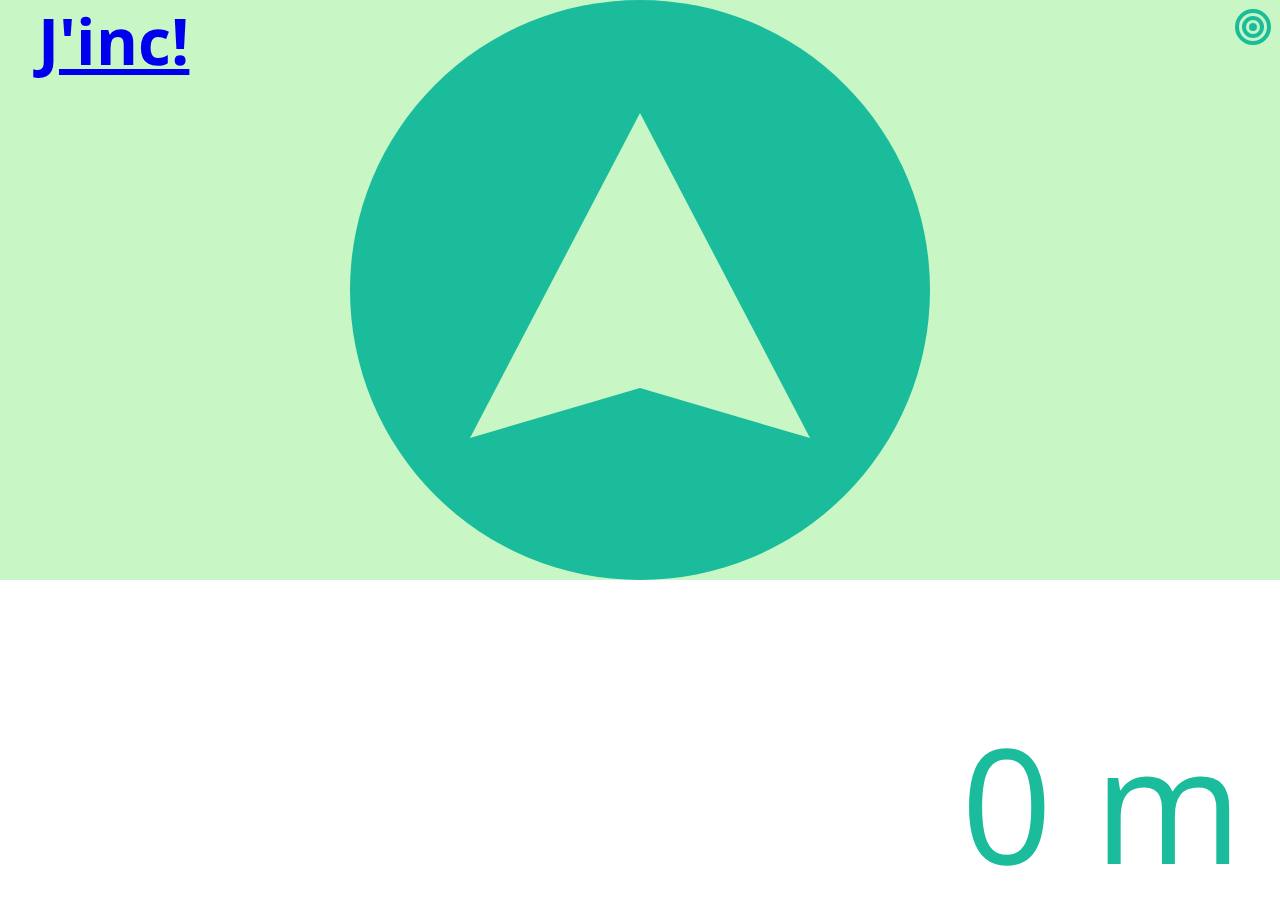
==== app-template/app.html @ 5681c7ff "update jinc tpl" ====
<!DOCTYPE html>
<html>
<head lang="en">
    <title>J'inc!</title>
    <meta name="viewport" content="width=device-width, initial-scale=1, maximum-scale=1">
    <meta charset="UTF-8">
    <link rel="stylesheet" type="text/css" href="stylesheet/reset.css">
    <link rel="stylesheet" type="text/css" href="stylesheet/style.css">
    <link href='http://fonts.googleapis.com/css?family=Open+Sans+Condensed:300' rel='stylesheet' type='text/css'>
    <link rel="stylesheet" type="text/css" href="stylesheet/style-360-640.css">
    <link rel="stylesheet" href="stylesheet/style-768-1024.css">
    <link rel="stylesheet" type="text/css" type="text/css" href="stylesheet/style-800-1280.css">
</head>
<body>
    <div id="wallpaper" class="wallpaper active">
        <div class="container">
            <header class="header">
                <h1 class="logo text"><a href="index.html">J'inc!</a></h1>
                <div class="accuracy accuracy-hight">
                    <div class="accuracy accuracy-medium">
                        <div class="accuracy accuracy-low"></div>
                    </div>
                </div>
            </header>
            <div id="arrow" class="circle rotate">
                <div class="arrow arrow-top border"></div>
                <div class="arrow arrow-tail border"></div>
            </div>
            <footer id="distance" class="distance text">
                <p><span id="number" data-value="0">0</span> <span id="unit" data-unit="metric">m</span></p>
            </footer>
        </div>
    </div>
    <script type="text/javascript" src="javascript/jinc-ui.js"></script>
    <script type="text/javascript" src="javascript/point.js"></script>
    <script type="text/javascript">
        document.getElementById('distance').onclick = changeUnit;
        screen.mozLockOrientation("portrait-primary");

        var opera = point.create([
                48.870485,
                2.332379
            ]),
            house = point.create([
                48.843976,
                2.355059
            ]),
            work = point.create([
                48.869470,
                2.337584
            ]),
            eiffel = point.create([
                48.858363,
                2.294452
            ]),
            target = opera,
            me = false,
            delta = 0;

        if (window.location.hash === '#house') {
            target = house;
        }

        if (window.location.hash === '#opera') {
            target = opera;
        }

        if (window.location.hash === '#work') {
            target = work;
        }

        if (window.location.hash === '#btn-eiffel') {
            target = eiffel;
        }

        if ("geolocation" in navigator) {
            navigator.geolocation.watchPosition(function (position) {
                me = point.create(position.coords);
            });

            window.ondeviceorientation = function (event) {

                if (me !== false) {
                    delta = (me.getDelta(target, (360 - event.alpha)) * Math.PI / 180);
                    printDistance(me.getDistance(target));
                }

                arrow.rotate(delta);
            };
        }
    </script>
</body>
</html>
---- app-template/stylesheet/style.css ----
.circle {
    border-radius: 100%;
    margin: auto;
    background-color: #95A5A6;
}

.border {
    height: 0;
    width: 0;
    background-color: transparent;
}

.header {
    widows: 100%;
}

.text {
    font-family: 'Open Sans Condensed', sans-serif;
    color: #95A5A6;
}

.logo {
    position: fixed;
    font-weight: bold;
    top: 1%;
    left: 3%;
}

.distance {
    position: fixed;
}

.wallpaper {
    background-color:#ECF0F1;
    height: 100%;
    width: 100%;
}

.accuracy {
    position: fixed;
    background-color: transparent;
    border: 4px #95A5A6 solid;
    border-radius: 100%;
}


.arrow-top {
    border-top: 0 solid  transparent;
    margin-top: -2%;
}

.arrow {
    width:0;
    height:0;
}

.accuracy-hight {
    right: 9px;
    top: 9px;
    height: 28px;
    width: 28px;
}

.accuracy-medium {
    right: 16px;
    top: 16px;
    height: 14px;
    width: 14px;
}

.accuracy-low {
    right: 23px;
    top: 23px;
    height: 0px;
    width: 0px;
}

.list {
    margin: 0 5%;
}

.list li {
    margin: 10% 0;
}

.btn {
    width: 100%;
    border-radius: 10px;
    font-size: 17px;
    line-height: 1.471;
    padding: 10px 19px;
    font-weight: bold;
    background-color: #1abc9c;
    color: #ffffff;
    border: medium none;
    text-align: center;
    vertical-align: middle;
}
.btn.text {
    font-size: 2em;
}

@media screen and (orientation: landscape) {
    .distance {
        right: 3%;
        bottom: 2%;
    }
}

@media screen and (orientation: portrait) {
    .distance {
        left: 3%;
        bottom: 7%;
    }
}

/* 
 * Active target swap color 
 */
.inactive .arrow-top {
    border-bottom-color: #FDE3A7;
}

.inactive.wallpaper {
    background-color: #FDE3A7;
}

.inactive .text {
    color: #F89406;
}
.inactive .circle{
    background-color: #F89406;
}
.inactive .accuracy {
    border-color: #F89406;
}
.inactive .arrow-tail {
    border-bottom-color: #F89406;
}

/*
 * Inactive target swap color
 */
.active .arrow-top {
    border-bottom-color: #C8F7C5;
}

.active.wallpaper {
    background-color: #C8F7C5;
}

.active .text {
    color: #1abc9c;
}
.active .circle{
    background-color: #1abc9c;
}
.active .accuracy {
    border-color: #1abc9c;
}
.active .arrow-tail {
    border-bottom-color: #1abc9c;
}

/*
 * transition and rotations
 */
.text {
    transition: color 4s;
}
.wallpaper,
.circle {
    transition: background-color 4s;
}
.arrow,
.accuracy {
    transition: border-color 4s;
}

#arrow:hover {
    transform: rotate(180deg);
}

#arrow:hover {
    transition: transform 2s;
}

.home .arrow-top,
.home.wallpaper {
    background-color: #C8F7C5;
}

.home .text {
    color: #fff;
}

.home .text.logo {
    color: #1abc9c;
}
---- app-template/stylesheet/style-360-640.css ----
@media screen and (max-width: 360px) and (max-height: 640px) {
    .container {
        height: 640px;
        width: 360px;
    }

    .header {
        height: 50px;
        margin-bottom: 80px;
    }
}

@media screen and (max-width: 640px) and (max-height: 360px) {
    .container {
        height: 360px;
        width: 640px;
    }

    .header {
        height: 20px;
    }
}

.circle {
    padding: 60px;
    width: 200px;
    height: 200px;
}

.arrow-top {
    border-bottom: 190px solid #ECF0F1;
}

.arrow {
    border-left: 100px solid  transparent;
    border-right: 100px solid  transparent;
}

.arrow-tail {
    border-bottom: 30px solid #95A5A6;
    margin-top: -15%;
}

.distance {
    font-size: 5em;
}

.logo {
    font-size: 2em;
}
---- app-template/stylesheet/style-768-1024.css ----
@media screen and (max-width: 768px) and (max-height: 1024px) {
    .container {
        height: 1024px;
        width: 768px;
    }

    .header {
        height: 50px;
        margin-bottom: 120px;
    }
}

@media screen and (max-width: 1024px) and (max-height: 768px) {
    .container {
        height: 768px;
        width: 1024px;
    }

    .header {
        height: 50px;
        margin-bottom: 30px;
    }
}

.circle {
    padding: 120px;
    width: 340px;
    height: 340px;
}

.arrow-top {
    border-bottom: 325px solid #ECF0F1;
}

.arrow {
    border-left: 170px solid  transparent;
    border-right: 170px solid  transparent;
}

.arrow-tail {
    border-bottom: 50px solid #95A5A6;
    margin-top: -50px;
}

.distance {
    font-size: 7em;
}


.logo {
    font-size: 3em;
}
---- app-template/stylesheet/style-800-1280.css ----
@media screen and (max-width: 800px) and (max-height: 1280px) {
    .container {
        height: 1280px;
        width: 800px;
    }

    .header {
        height: 50px;
        margin-bottom: 250px;
    }
}

@media screen and (max-width: 1280px) and (max-height: 800px) {
    .container {
        height: 800px;
        width: 1280px;
    }

    .header {
        height: 50px;
        margin-bottom: 45px;
    }
}

.circle {
    padding: 120px;
    width: 340px;
    height: 340px;
}

.arrow-top {
    border-bottom: 325px solid #ECF0F1;
}

.arrow {
    border-left: 170px solid  transparent;
    border-right: 170px solid  transparent;
}

.arrow-tail {
    border-bottom: 50px solid #95A5A6;
    margin-top: -50px;
}

.distance {
    font-size: 10em;
}

.logo {
    font-size: 4em;
}
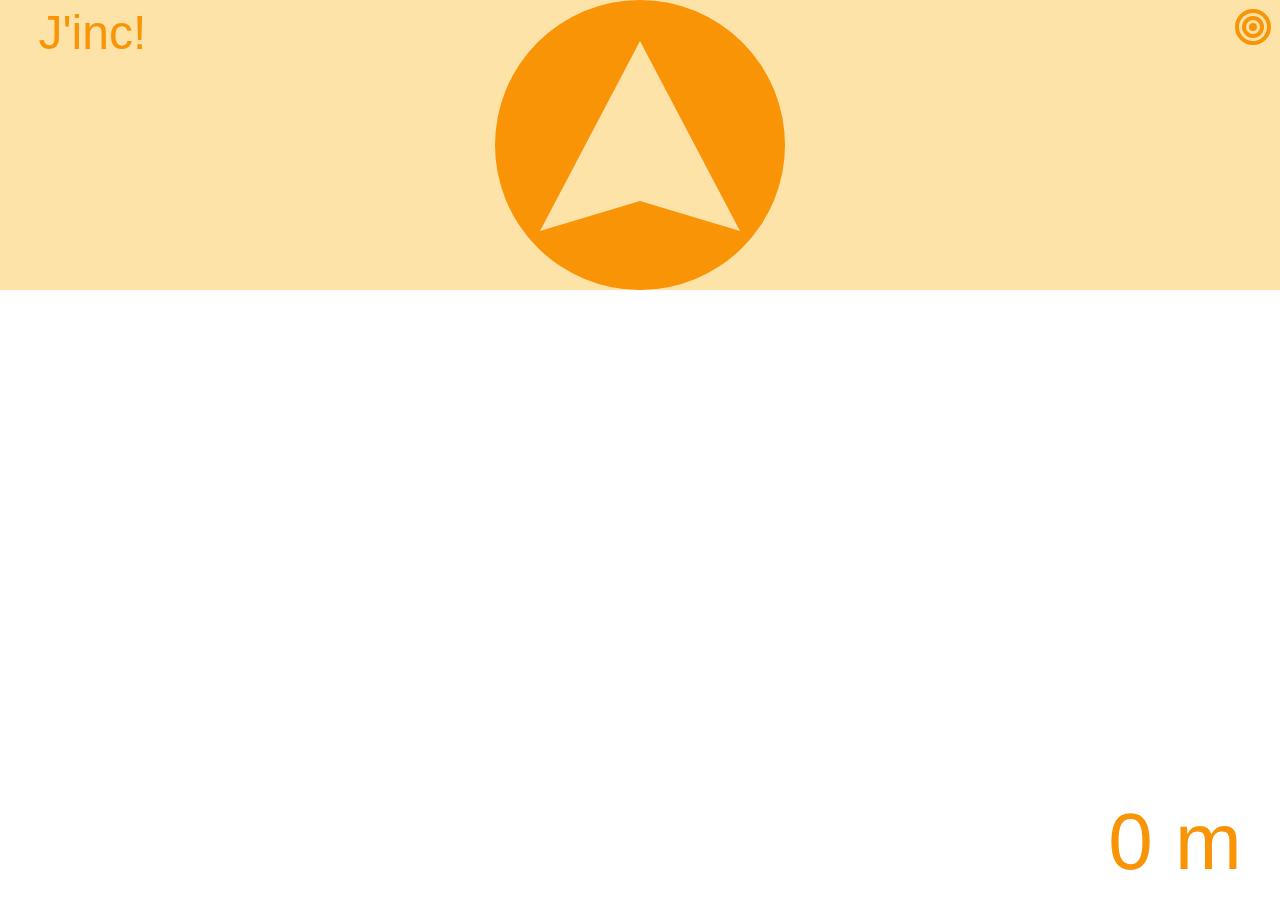
==== commit 47932e2c: "Update master with templating and debug" ====
--- a/app-template/app.html
+++ b/app-template/app.html
@@ -6,13 +6,10 @@
     <meta charset="UTF-8">
     <link rel="stylesheet" type="text/css" href="stylesheet/reset.css">
     <link rel="stylesheet" type="text/css" href="stylesheet/style.css">
-    <link href='http://fonts.googleapis.com/css?family=Open+Sans+Condensed:300' rel='stylesheet' type='text/css'>
-    <link rel="stylesheet" type="text/css" href="stylesheet/style-360-640.css">
-    <link rel="stylesheet" href="stylesheet/style-768-1024.css">
-    <link rel="stylesheet" type="text/css" type="text/css" href="stylesheet/style-800-1280.css">
+    <link rel="stylesheet" type="text/css" href="stylesheet/style-320-640.css">
 </head>
 <body>
-    <div id="wallpaper" class="wallpaper active">
+    <div id="wallpaper" class="wallpaper inactive">
         <div class="container">
             <header class="header">
                 <h1 class="logo text"><a href="index.html">J'inc!</a></h1>
--- a/app-template/stylesheet/style.css
+++ b/app-template/stylesheet/style.css
@@ -1,3 +1,15 @@
+@font-face {
+  font-family: 'Open Sans Condensed';
+  font-style: normal;
+  font-weight: 300;
+  src: local('Open Sans Cond Light'), local('OpenSans-CondensedLight'), url(../font/open-sans-condensed.woff) format('woff');
+}
+
+
+a {
+    text-decoration: none;
+}
+
 .circle {
     border-radius: 100%;
     margin: auto;
@@ -14,14 +26,15 @@
     widows: 100%;
 }
 
+.logo a,
 .text {
     font-family: 'Open Sans Condensed', sans-serif;
+    font-weight: normal;
     color: #95A5A6;
 }
 
 .logo {
     position: fixed;
-    font-weight: bold;
     top: 1%;
     left: 3%;
 }
@@ -95,7 +108,9 @@
     border: medium none;
     text-align: center;
     vertical-align: middle;
-}
+    display: block;
+}
+
 .btn.text {
     font-size: 2em;
 }
@@ -114,17 +129,17 @@
     }
 }
 
-/* 
- * Active target swap color 
+/**
+ * Inactive target swap color
  */
 .inactive .arrow-top {
     border-bottom-color: #FDE3A7;
 }
-
 .inactive.wallpaper {
     background-color: #FDE3A7;
 }
 
+.inactive .logo a,
 .inactive .text {
     color: #F89406;
 }
@@ -138,17 +153,17 @@
     border-bottom-color: #F89406;
 }
 
-/*
- * Inactive target swap color
+/**
+ * Active target swap color
  */
 .active .arrow-top {
     border-bottom-color: #C8F7C5;
 }
-
 .active.wallpaper {
     background-color: #C8F7C5;
 }
 
+.active .logo a,
 .active .text {
     color: #1abc9c;
 }
@@ -162,7 +177,7 @@
     border-bottom-color: #1abc9c;
 }
 
-/*
+/**
  * transition and rotations
  */
 .text {
@@ -177,14 +192,9 @@
     transition: border-color 4s;
 }
 
-#arrow:hover {
-    transform: rotate(180deg);
-}
-
-#arrow:hover {
-    transition: transform 2s;
-}
-
+/**
+ * Home
+ */
 .home .arrow-top,
 .home.wallpaper {
     background-color: #C8F7C5;
--- a/app-template/stylesheet/style-320-640.css
+++ b/app-template/stylesheet/style-320-640.css
@@ -0,0 +1,54 @@
+@media screen and (max-width: 320px) and (max-height: 640px) {
+    .container {
+        height: 640px;
+        width: 320px;
+    }
+
+    .header {
+        height: 50px;
+        margin-bottom: 80px;
+    }
+}
+
+@media screen and (max-width: 640px) and (max-height: 320px) {
+    .container {
+        height: 320px;
+        width: 640px;
+    }
+
+    .header {
+        height: 20px;
+    }
+}
+
+.circle {
+    padding: 45px;
+    width: 200px;
+    height: 200px;
+}
+
+.arrow-top {
+    border-bottom: 190px solid #ECF0F1;
+}
+
+.arrow {
+    border-left: 100px solid  transparent;
+    border-right: 100px solid  transparent;
+}
+
+.arrow-tail {
+    border-bottom: 30px solid #95A5A6;
+    margin-top: -30px;
+}
+
+.distance {
+    font-size: 5em;
+}
+
+.logo {
+    font-size: 3em;
+}
+
+.btn {
+    width: 87%;
+}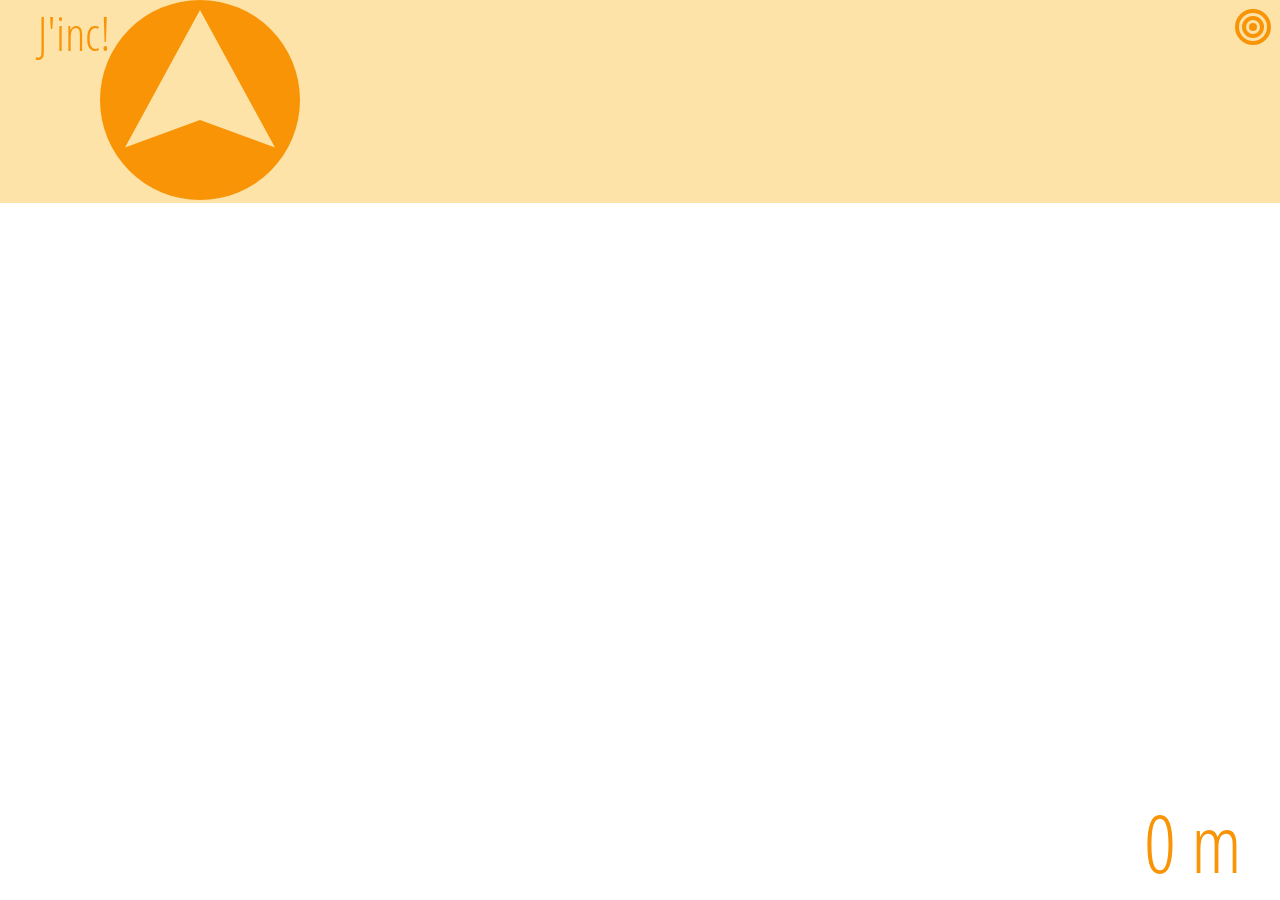
==== commit 9a923d0d: "debug app and add arrow in svg" ====
--- a/app-template/app.html
+++ b/app-template/app.html
@@ -19,9 +19,10 @@
                     </div>
                 </div>
             </header>
-            <div id="arrow" class="circle rotate">
-                <div class="arrow arrow-top border"></div>
-                <div class="arrow arrow-tail border"></div>
+            <div id="arrow" class="arrow-container rotate">
+                <svg version="1.1" xmlns="http://www.w3.org/2000/svg" xmlns:xlink="http://www.w3.org/1999/xlink" class="arrow" width="100%" height="100%" viewBox="0 0 400 400">
+                    <path d="M200,200 m-200, 0 a200,200 0 1,0 400,0 a200,200 0 1,0 -400,0 M200,20 l150,275 l-150,-55 l-150,55 l150,-275"/>
+                </svg>
             </div>
             <footer id="distance" class="distance text">
                 <p><span id="number" data-value="0">0</span> <span id="unit" data-unit="metric">m</span></p>
@@ -54,7 +55,7 @@
             me = false,
             delta = 0;
 
-        if (window.location.hash === '#house') {
+        if (window.location.hash === '#home') {
             target = house;
         }
 
@@ -66,7 +67,7 @@
             target = work;
         }
 
-        if (window.location.hash === '#btn-eiffel') {
+        if (window.location.hash === '#eiffel') {
             target = eiffel;
         }
 
--- a/app-template/stylesheet/style.css
+++ b/app-template/stylesheet/style.css
@@ -10,10 +10,22 @@
     text-decoration: none;
 }
 
-.circle {
+.container {
+    overflow: hidden;
+}
+
+.arrow-container {
     border-radius: 100%;
     margin: auto;
-    background-color: #95A5A6;
+}
+
+.arrow {
+    height: 200px;
+    width: 200px;
+}
+
+.arrow path {
+    fill: #95A5A6;
 }
 
 .border {
@@ -54,17 +66,6 @@
     background-color: transparent;
     border: 4px #95A5A6 solid;
     border-radius: 100%;
-}
-
-
-.arrow-top {
-    border-top: 0 solid  transparent;
-    margin-top: -2%;
-}
-
-.arrow {
-    width:0;
-    height:0;
 }
 
 .accuracy-hight {
@@ -132,9 +133,6 @@
 /**
  * Inactive target swap color
  */
-.inactive .arrow-top {
-    border-bottom-color: #FDE3A7;
-}
 .inactive.wallpaper {
     background-color: #FDE3A7;
 }
@@ -143,22 +141,16 @@
 .inactive .text {
     color: #F89406;
 }
-.inactive .circle{
-    background-color: #F89406;
+.inactive .arrow path {
+    fill: #F89406;
 }
 .inactive .accuracy {
     border-color: #F89406;
-}
-.inactive .arrow-tail {
-    border-bottom-color: #F89406;
 }
 
 /**
  * Active target swap color
  */
-.active .arrow-top {
-    border-bottom-color: #C8F7C5;
-}
 .active.wallpaper {
     background-color: #C8F7C5;
 }
@@ -167,14 +159,11 @@
 .active .text {
     color: #1abc9c;
 }
-.active .circle{
-    background-color: #1abc9c;
+.active .arrow path {
+    fill: #1abc9c;
 }
 .active .accuracy {
     border-color: #1abc9c;
-}
-.active .arrow-tail {
-    border-bottom-color: #1abc9c;
 }
 
 /**
--- a/app-template/stylesheet/style-320-640.css
+++ b/app-template/stylesheet/style-320-640.css
@@ -1,4 +1,5 @@
 @media screen and (max-width: 320px) and (max-height: 640px) {
+    body,
     .container {
         height: 640px;
         width: 320px;
@@ -11,6 +12,7 @@
 }
 
 @media screen and (max-width: 640px) and (max-height: 320px) {
+    body,
     .container {
         height: 320px;
         width: 640px;
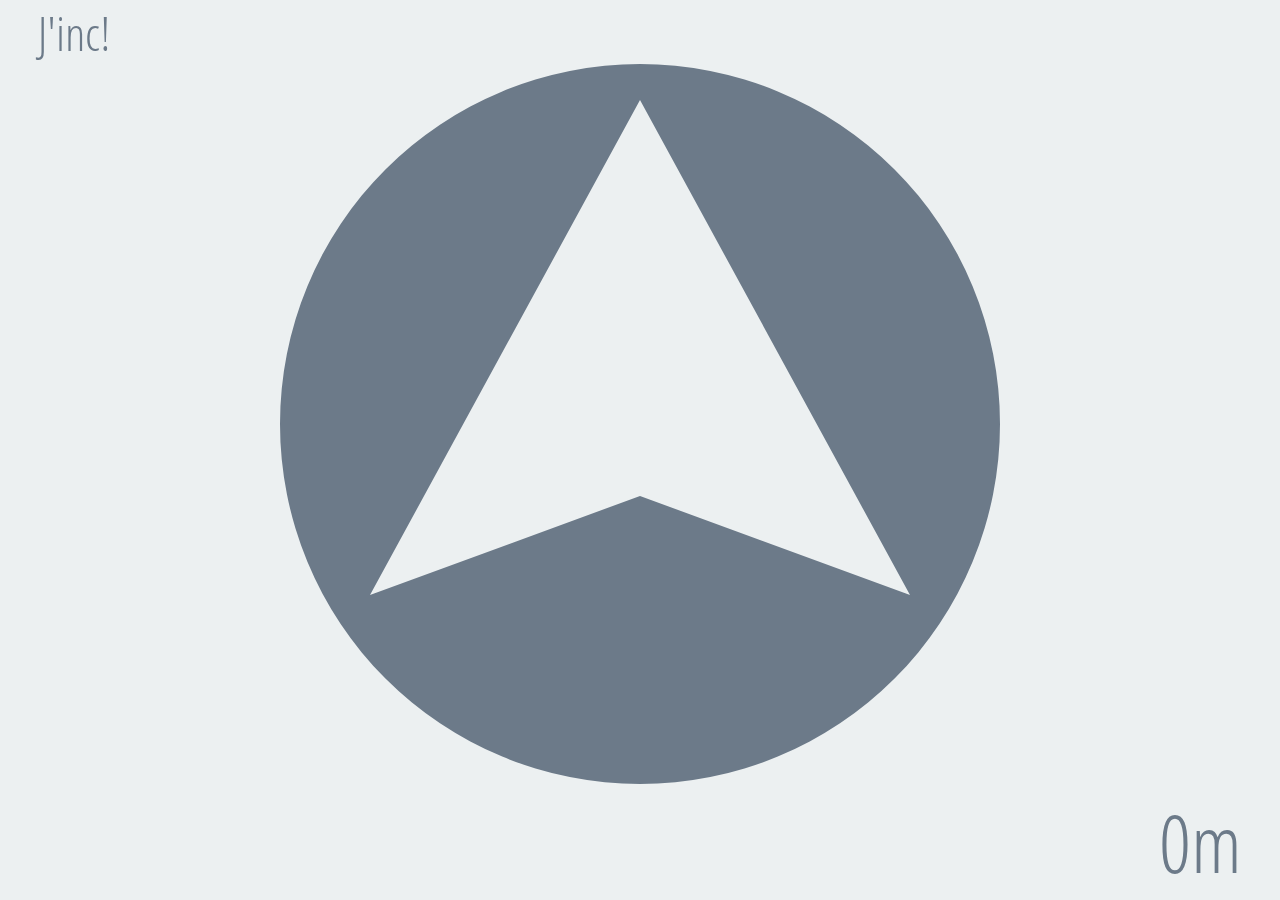
==== commit a38ed72e: "Update css" ====
--- a/app-template/app.html
+++ b/app-template/app.html
@@ -6,26 +6,20 @@
     <meta charset="UTF-8">
     <link rel="stylesheet" type="text/css" href="stylesheet/reset.css">
     <link rel="stylesheet" type="text/css" href="stylesheet/style.css">
-    <link rel="stylesheet" type="text/css" href="stylesheet/style-320-640.css">
 </head>
 <body>
-    <div id="wallpaper" class="wallpaper inactive">
+    <div id="wallpaper" class="wallpaper">
         <div class="container">
             <header class="header">
                 <h1 class="logo text"><a href="index.html">J'inc!</a></h1>
-                <div class="accuracy accuracy-hight">
-                    <div class="accuracy accuracy-medium">
-                        <div class="accuracy accuracy-low"></div>
-                    </div>
-                </div>
             </header>
             <div id="arrow" class="arrow-container rotate">
-                <svg version="1.1" xmlns="http://www.w3.org/2000/svg" xmlns:xlink="http://www.w3.org/1999/xlink" class="arrow" width="100%" height="100%" viewBox="0 0 400 400">
+                <svg version="1.1" xmlns="http://www.w3.org/2000/svg" xmlns:xlink="http://www.w3.org/1999/xlink" class="arrow" viewBox="0 0 400 400">
                     <path d="M200,200 m-200, 0 a200,200 0 1,0 400,0 a200,200 0 1,0 -400,0 M200,20 l150,275 l-150,-55 l-150,55 l150,-275"/>
                 </svg>
             </div>
             <footer id="distance" class="distance text">
-                <p><span id="number" data-value="0">0</span> <span id="unit" data-unit="metric">m</span></p>
+                <p><span id="number" data-value="0">0</span><span id="unit" data-unit="metric">m</span></p>
             </footer>
         </div>
     </div>
--- a/app-template/stylesheet/style.css
+++ b/app-template/stylesheet/style.css
@@ -5,27 +5,41 @@
   src: local('Open Sans Cond Light'), local('OpenSans-CondensedLight'), url(../font/open-sans-condensed.woff) format('woff');
 }
 
+html, body
+{
+    height: 100%;
+}
 
 a {
     text-decoration: none;
 }
 
+.distance {
+    font-size: 5em;
+}
+
+.logo {
+    font-size: 3em;
+}
+
 .container {
+    width: 100%;
+    height: 100%;
     overflow: hidden;
 }
 
 .arrow-container {
-    border-radius: 100%;
     margin: auto;
+    display: block;
+}
+
+.arrow path {
+    fill: #6C7A89;
 }
 
 .arrow {
-    height: 200px;
-    width: 200px;
-}
-
-.arrow path {
-    fill: #95A5A6;
+    height: 100%;
+    width: 100%;
 }
 
 .border {
@@ -42,7 +56,7 @@
 .text {
     font-family: 'Open Sans Condensed', sans-serif;
     font-weight: normal;
-    color: #95A5A6;
+    color: #6C7A89;
 }
 
 .logo {
@@ -56,37 +70,10 @@
 }
 
 .wallpaper {
+    overflow: hidden;
     background-color:#ECF0F1;
     height: 100%;
     width: 100%;
-}
-
-.accuracy {
-    position: fixed;
-    background-color: transparent;
-    border: 4px #95A5A6 solid;
-    border-radius: 100%;
-}
-
-.accuracy-hight {
-    right: 9px;
-    top: 9px;
-    height: 28px;
-    width: 28px;
-}
-
-.accuracy-medium {
-    right: 16px;
-    top: 16px;
-    height: 14px;
-    width: 14px;
-}
-
-.accuracy-low {
-    right: 23px;
-    top: 23px;
-    height: 0px;
-    width: 0px;
 }
 
 .list {
@@ -117,6 +104,13 @@
 }
 
 @media screen and (orientation: landscape) {
+    .arrow-container {
+        margin-top: 5%;
+    }
+    .arrow-container {
+        height: 80%;
+        width: auto;
+    }
     .distance {
         right: 3%;
         bottom: 2%;
@@ -124,12 +118,92 @@
 }
 
 @media screen and (orientation: portrait) {
+    .arrow-container {
+        margin-top: 40%;
+    }
+    .arrow-container {
+        height: auto;
+        width: 80%;
+    }
     .distance {
         left: 3%;
         bottom: 7%;
     }
 }
 
+/* -- device-aspect-ratio: 16/9 -- */
+@media screen and (device-aspect-ratio: 9/16) {
+    .arrow-container {
+        margin-top: 45%;
+    }
+}
+@media screen and (device-aspect-ratio: 16/9) {
+    .arrow-container {
+        margin-top: 6%;
+    }
+}
+
+/* -- device-aspect-ratio: 3/2 -- */
+@media screen and (device-aspect-ratio: 2/3) {
+    .arrow-container {
+        margin-top: 33%;
+    }
+}
+@media screen and (device-aspect-ratio: 3/2) {
+    .arrow-container {
+        margin-top: 5%;
+    }
+}
+
+/* -- device-aspect-ratio: 4/3 -- */
+@media screen and (device-aspect-ratio: 3/4) {
+    .arrow-container {
+        margin-top: 25%;
+    }
+}
+@media screen and (device-aspect-ratio: 4/3) {
+    .arrow-container {
+        margin-top: 7%;
+    }
+}
+
+/* -- device-aspect-ratio: 16/10 -- */
+@media screen and (device-aspect-ratio: 10/16) {
+    .arrow-container {
+        margin-top: 40%;
+    }
+}
+@media screen and (device-aspect-ratio: 16/10) {
+    .arrow-container {
+        margin-top: 6%;
+    }
+}
+
+/* -- device-aspect-ratio: 64/49 -- */
+@media screen and (device-aspect-ratio: 49/64) {
+    .arrow-container {
+        margin-top: 25%;
+    }
+}
+@media screen and (device-aspect-ratio: 64/49) {
+    .arrow-container {
+        margin-top: 7%;
+    }
+}
+
+
+/* -- device-aspect-ratio: 32/15 -- */
+@media screen and (device-aspect-ratio: 15/32) {
+    .arrow-container {
+        margin-top: 65%;
+    }
+}
+@media screen and (device-aspect-ratio: 32/15) {
+    .arrow-container {
+        margin-top: 4.5%;
+    }
+}
+
 /**
  * Inactive target swap color
  */
@@ -139,13 +213,10 @@
 
 .inactive .logo a,
 .inactive .text {
-    color: #F89406;
+    color: #F9690E;
 }
 .inactive .arrow path {
-    fill: #F89406;
-}
-.inactive .accuracy {
-    border-color: #F89406;
+    fill: #F9690E;
 }
 
 /**
@@ -157,13 +228,10 @@
 
 .active .logo a,
 .active .text {
-    color: #1abc9c;
+    color: #00B16A;
 }
 .active .arrow path {
-    fill: #1abc9c;
-}
-.active .accuracy {
-    border-color: #1abc9c;
+    fill: #00B16A;
 }
 
 /**
@@ -176,9 +244,11 @@
 .circle {
     transition: background-color 4s;
 }
-.arrow,
-.accuracy {
+.arrow {
     transition: border-color 4s;
+}
+.arrow path {
+    transition: fill 4s;
 }
 
 /**
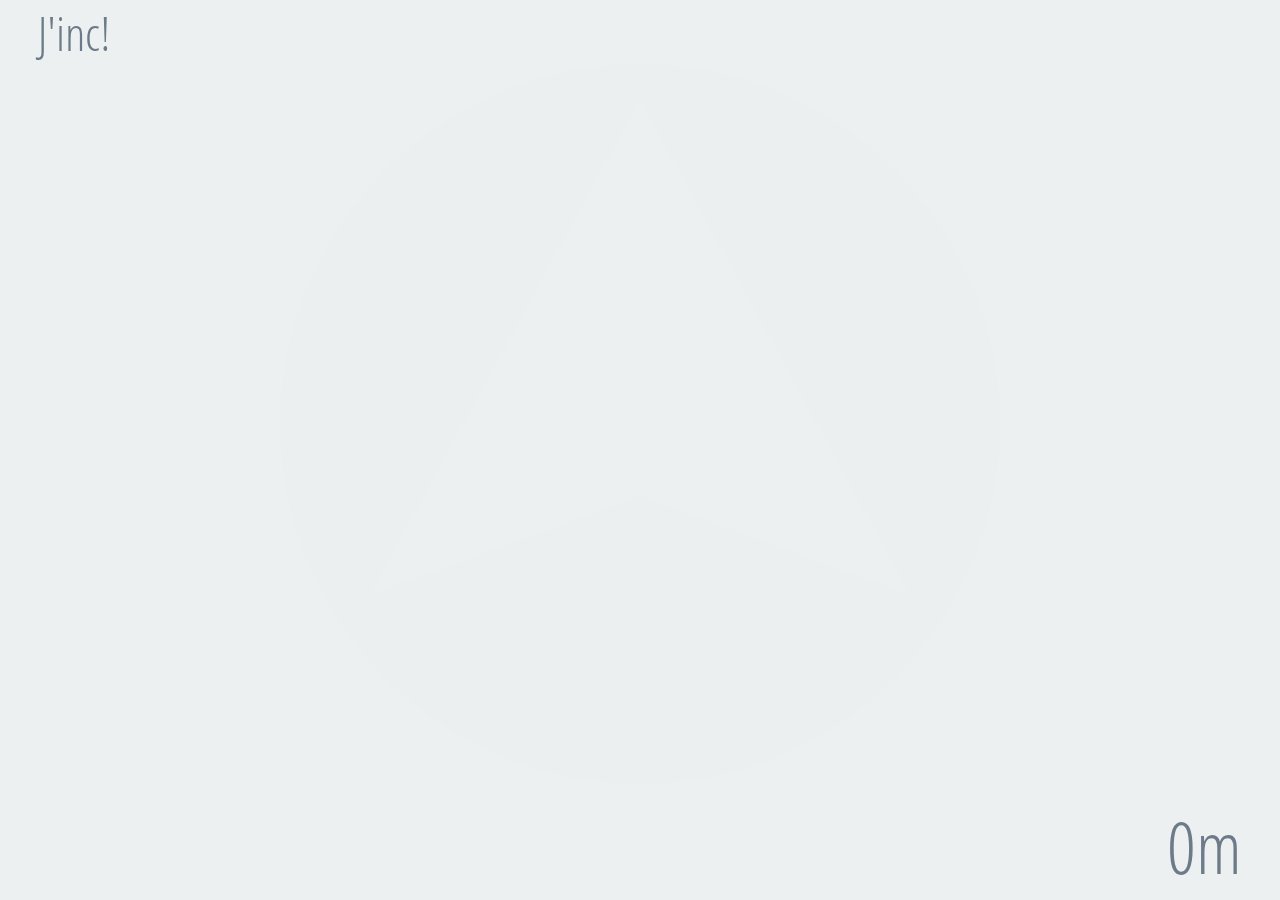
==== commit aa439a15: "Update ui and cleaning stylesheet" ====
--- a/app-template/app.html
+++ b/app-template/app.html
@@ -26,7 +26,7 @@
     <script type="text/javascript" src="javascript/jinc-ui.js"></script>
     <script type="text/javascript" src="javascript/point.js"></script>
     <script type="text/javascript">
-        document.getElementById('distance').onclick = changeUnit;
+        document.getElementById('distance').onclick = ui.changeUnit;
         screen.mozLockOrientation("portrait-primary");
 
         var opera = point.create([
@@ -65,6 +65,8 @@
             target = eiffel;
         }
 
+        document.body.onresize = ui.onResizeWindow;
+
         if ("geolocation" in navigator) {
             navigator.geolocation.watchPosition(function (position) {
                 me = point.create(position.coords);
@@ -74,10 +76,10 @@
 
                 if (me !== false) {
                     delta = (me.getDelta(target, (360 - event.alpha)) * Math.PI / 180);
-                    printDistance(me.getDistance(target));
+                    ui.printDistance(me.getDistance(target));
                 }
 
-                arrow.rotate(delta);
+                ui.arrow.rotate(delta);
             };
         }
     </script>
--- a/app-template/stylesheet/style.css
+++ b/app-template/stylesheet/style.css
@@ -14,23 +14,29 @@
     text-decoration: none;
 }
 
-.distance {
-    font-size: 5em;
+.container {
+    height: 100%;
+    overflow: hidden;
+    width: 100%;
+}
+
+.logo a,
+.text {
+    color: #6C7A89;
+    font-family: 'Open Sans Condensed', sans-serif;
+    font-weight: normal;
 }
 
 .logo {
     font-size: 3em;
-}
-
-.container {
-    width: 100%;
-    height: 100%;
-    overflow: hidden;
+    left: 3%;
+    position: fixed;
+    top: 1%;
 }
 
 .arrow-container {
+    display: block;
     margin: auto;
-    display: block;
 }
 
 .arrow path {
@@ -39,40 +45,31 @@
 
 .arrow {
     height: 100%;
+    opacity: 0.9%;
     width: 100%;
 }
 
 .border {
+    background-color: transparent;
     height: 0;
     width: 0;
-    background-color: transparent;
 }
 
 .header {
     widows: 100%;
 }
 
-.logo a,
-.text {
-    font-family: 'Open Sans Condensed', sans-serif;
-    font-weight: normal;
-    color: #6C7A89;
-}
-
-.logo {
-    position: fixed;
-    top: 1%;
-    left: 3%;
-}
-
 .distance {
+    bottom: 2%;
+    right: 3%;
+    font-size: 4.5em;
     position: fixed;
 }
 
 .wallpaper {
-    overflow: hidden;
     background-color:#ECF0F1;
     height: 100%;
+    overflow: hidden;
     width: 100%;
 }
 
@@ -85,18 +82,18 @@
 }
 
 .btn {
-    width: 100%;
+    background-color: #1abc9c;
+    border: medium none;
     border-radius: 10px;
+    color: #ffffff;
+    display: block;
     font-size: 17px;
+    font-weight: bold;
     line-height: 1.471;
     padding: 10px 19px;
-    font-weight: bold;
-    background-color: #1abc9c;
-    color: #ffffff;
-    border: medium none;
     text-align: center;
     vertical-align: middle;
-    display: block;
+    width: 100%;
 }
 
 .btn.text {
@@ -111,10 +108,6 @@
         height: 80%;
         width: auto;
     }
-    .distance {
-        right: 3%;
-        bottom: 2%;
-    }
 }
 
 @media screen and (orientation: portrait) {
@@ -124,83 +117,6 @@
     .arrow-container {
         height: auto;
         width: 80%;
-    }
-    .distance {
-        left: 3%;
-        bottom: 7%;
-    }
-}
-
-/* -- device-aspect-ratio: 16/9 -- */
-@media screen and (device-aspect-ratio: 9/16) {
-    .arrow-container {
-        margin-top: 45%;
-    }
-}
-@media screen and (device-aspect-ratio: 16/9) {
-    .arrow-container {
-        margin-top: 6%;
-    }
-}
-
-/* -- device-aspect-ratio: 3/2 -- */
-@media screen and (device-aspect-ratio: 2/3) {
-    .arrow-container {
-        margin-top: 33%;
-    }
-}
-@media screen and (device-aspect-ratio: 3/2) {
-    .arrow-container {
-        margin-top: 5%;
-    }
-}
-
-/* -- device-aspect-ratio: 4/3 -- */
-@media screen and (device-aspect-ratio: 3/4) {
-    .arrow-container {
-        margin-top: 25%;
-    }
-}
-@media screen and (device-aspect-ratio: 4/3) {
-    .arrow-container {
-        margin-top: 7%;
-    }
-}
-
-/* -- device-aspect-ratio: 16/10 -- */
-@media screen and (device-aspect-ratio: 10/16) {
-    .arrow-container {
-        margin-top: 40%;
-    }
-}
-@media screen and (device-aspect-ratio: 16/10) {
-    .arrow-container {
-        margin-top: 6%;
-    }
-}
-
-/* -- device-aspect-ratio: 64/49 -- */
-@media screen and (device-aspect-ratio: 49/64) {
-    .arrow-container {
-        margin-top: 25%;
-    }
-}
-@media screen and (device-aspect-ratio: 64/49) {
-    .arrow-container {
-        margin-top: 7%;
-    }
-}
-
-
-/* -- device-aspect-ratio: 32/15 -- */
-@media screen and (device-aspect-ratio: 15/32) {
-    .arrow-container {
-        margin-top: 65%;
-    }
-}
-@media screen and (device-aspect-ratio: 32/15) {
-    .arrow-container {
-        margin-top: 4.5%;
     }
 }
 
@@ -237,15 +153,12 @@
 /**
  * transition and rotations
  */
+.logo a,
 .text {
     transition: color 4s;
 }
-.wallpaper,
-.circle {
+.wallpaper {
     transition: background-color 4s;
-}
-.arrow {
-    transition: border-color 4s;
 }
 .arrow path {
     transition: fill 4s;
